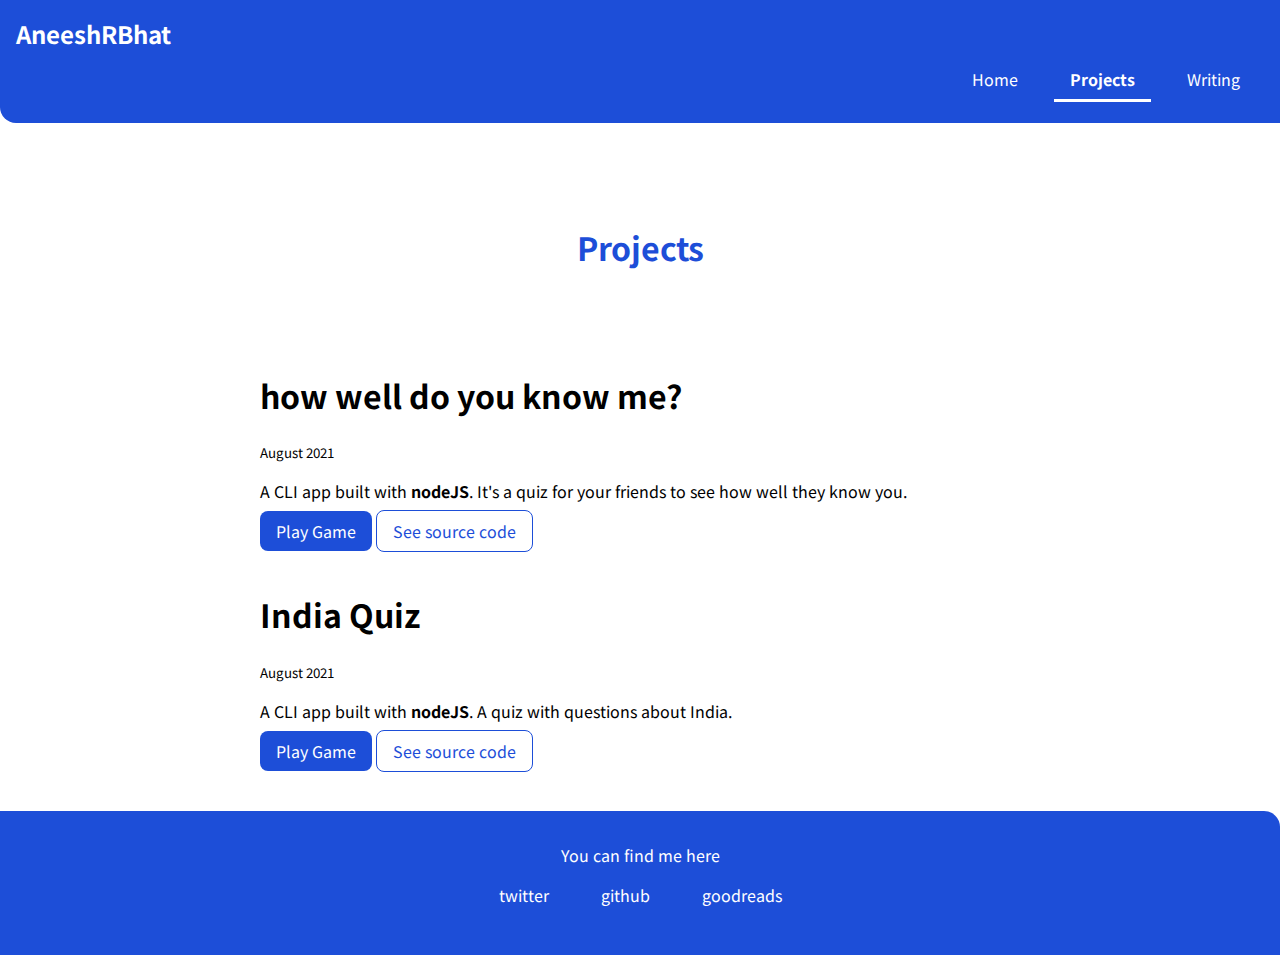
==== project.html @ 74290c90 "added link hrefs for socials" ====
<!DOCTYPE html>
<html lang="en">

<head>
    <meta charset="UTF-8">
    <meta http-equiv="X-UA-Compatible" content="IE=edge">
    <meta name="viewport" content="width=device-width, initial-scale=1.0">
    <link rel="stylesheet" type="text/css" href="/css/style.css">
    <title>Projects | AneeshRBhat</title>
</head>

<body>
    <nav class="navigation container">
        <div class="nav-header">AneeshRBhat</div>
        <ul class="list-non-bullet nav-pills">
            <li class="list-item-inline">
                <a class="link" href="index.html">Home</a>
            </li>
            <li class="list-item-inline">
                <a class="link link-active" href="project.html">Projects</a>
            </li>
            <li class="list-item-inline">
                <a class="link" href="writing.html">Writing</a>
            </li>
        </ul>
    </nav>
    <header class="hero">
        <h1 class="hero-heading heading-colored">Projects</h1>
    </header>

    <ul class="list-non-bullet">
        <li>
            <div class="container container-center margin-md">
                <h1>how well do you know me?</h1>
                <small>August 2021</small>
                <p>A CLI app built with <strong>nodeJS</strong>. It's a quiz for your friends to see how well they know
                    you.</p>
                <a class="link link-primary" href="/">Play Game</a>
                <a class="link link-secondary" href="/">See source code</a>
            </div>
        </li>

        <li>
            <div class="container container-center margin-md">
                <h1>India Quiz</h1>
                <small>August 2021</small>
                <p>A CLI app built with <strong>nodeJS</strong>. A quiz with questions about India.</p>
                <a class="link link-primary" href="/">Play Game</a>
                <a class="link link-secondary" href="/">See source code</a>
            </div>            
        </li>
    </ul>
    <footer class="footer">
        <div class="footer-header">You can find me here</div>
        <ul class="social-links list-non-bullet">
            <li class="list-item-inline">
                <a class="link" href="https://twitter.com/AneeshRBhat24">twitter</a>
            </li>
            <li class="list-item-inline">
                <a class="link" href="https://github.com/AneeshRBhat">github</a>
            </li>
            <li class="list-item-inline">
                <a class="link" href="https://www.goodreads.com/user/show/101431782-aneesh">goodreads</a>
            </li>
        </ul>
    </footer>
</body>

</html>
---- css/style.css ----
/* @import url('https://fonts.googleapis.com/css2?family=Montserrat:wght@400;700&display=swap');

body {
    font-family: 'Montserrat', sans-serif;
} */

@import url('https://fonts.googleapis.com/css2?family=Noto+Sans+JP:wght@400;700&display=swap');

/*root variable*/
:root {
    --primary-color: #1D4ED8;
    --dark-grey: #6B7280;
    --off-white: #F3F4F6;
    --story-link: #A43423;
}

body {
    font-family: 'Noto Sans JP', sans-serif;
    margin: 0px;
}

hr {
    margin: 2rem 0rem;
}

/*container*/
.container {
    padding-left: 1rem;
    padding-right: 1rem;
}

.container-center {
    max-width: 800px;
    margin: auto;
}

/* spaces */
.margin-md {
    margin: 3rem auto;

}
/*links*/
.link {
    padding: 0.5rem 1rem;
    border-radius: 0.5rem;
    text-decoration: none;
}

.link-primary {
    background-color: var(--primary-color);
    color: white;
}

.link-secondary {
    border: 1px solid var(--primary-color);
    color: var(--primary-color);
}

.link-intext {
    color: var(--primary-color);
}

/* .link-story:hover {
    color: var(--story-link);
} */

.list-non-bullet {
    list-style: none;
}

.list-item-inline {
    display: inline;
    padding: 0rem 0.5rem;
}




/* navigation */
.navigation .link {
    color: white;
    border-radius: 0px;
}

.navigation {
    background-color: var(--primary-color);
    padding: 1rem;
    border-bottom-left-radius: 1rem;
}

.nav-header {
    color: white;
    font-weight: bold;
    font-size: 1.5rem;
}

.navigation .nav-pills {
    text-align: right;
}

.navigation .link-active {
    font-weight: bold;
    border-bottom: 3px solid white;
}


/* header */
.hero {
    padding: 2rem;
    padding-top: 5rem;
}

.hero .hero-img {
    max-width: 400px;
    display: block;
    margin: auto;
}

.hero .hero-heading {
    font-size: 2rem;
    color: var(--dark-grey);
    text-align: center;
}

.hero-heading .heading-inverted, .hero .heading-colored {
    color: var(--primary-color);
}


/* section */
.section {
    padding: 2rem;
}

.section h1 {
    text-align: center;
}

.ow {
    background-color: var(--off-white);
}

.footer {
    background-color: var(--primary-color);
    padding: 2rem 1rem;
    text-align: center;
    color: white;
    border-top-right-radius: 1rem;
}

.footer .link {
    color: white;
}

.footer ul {
    padding-inline-start: 0px;
}

.msg-soon {
    color: var(--dark-grey)
}
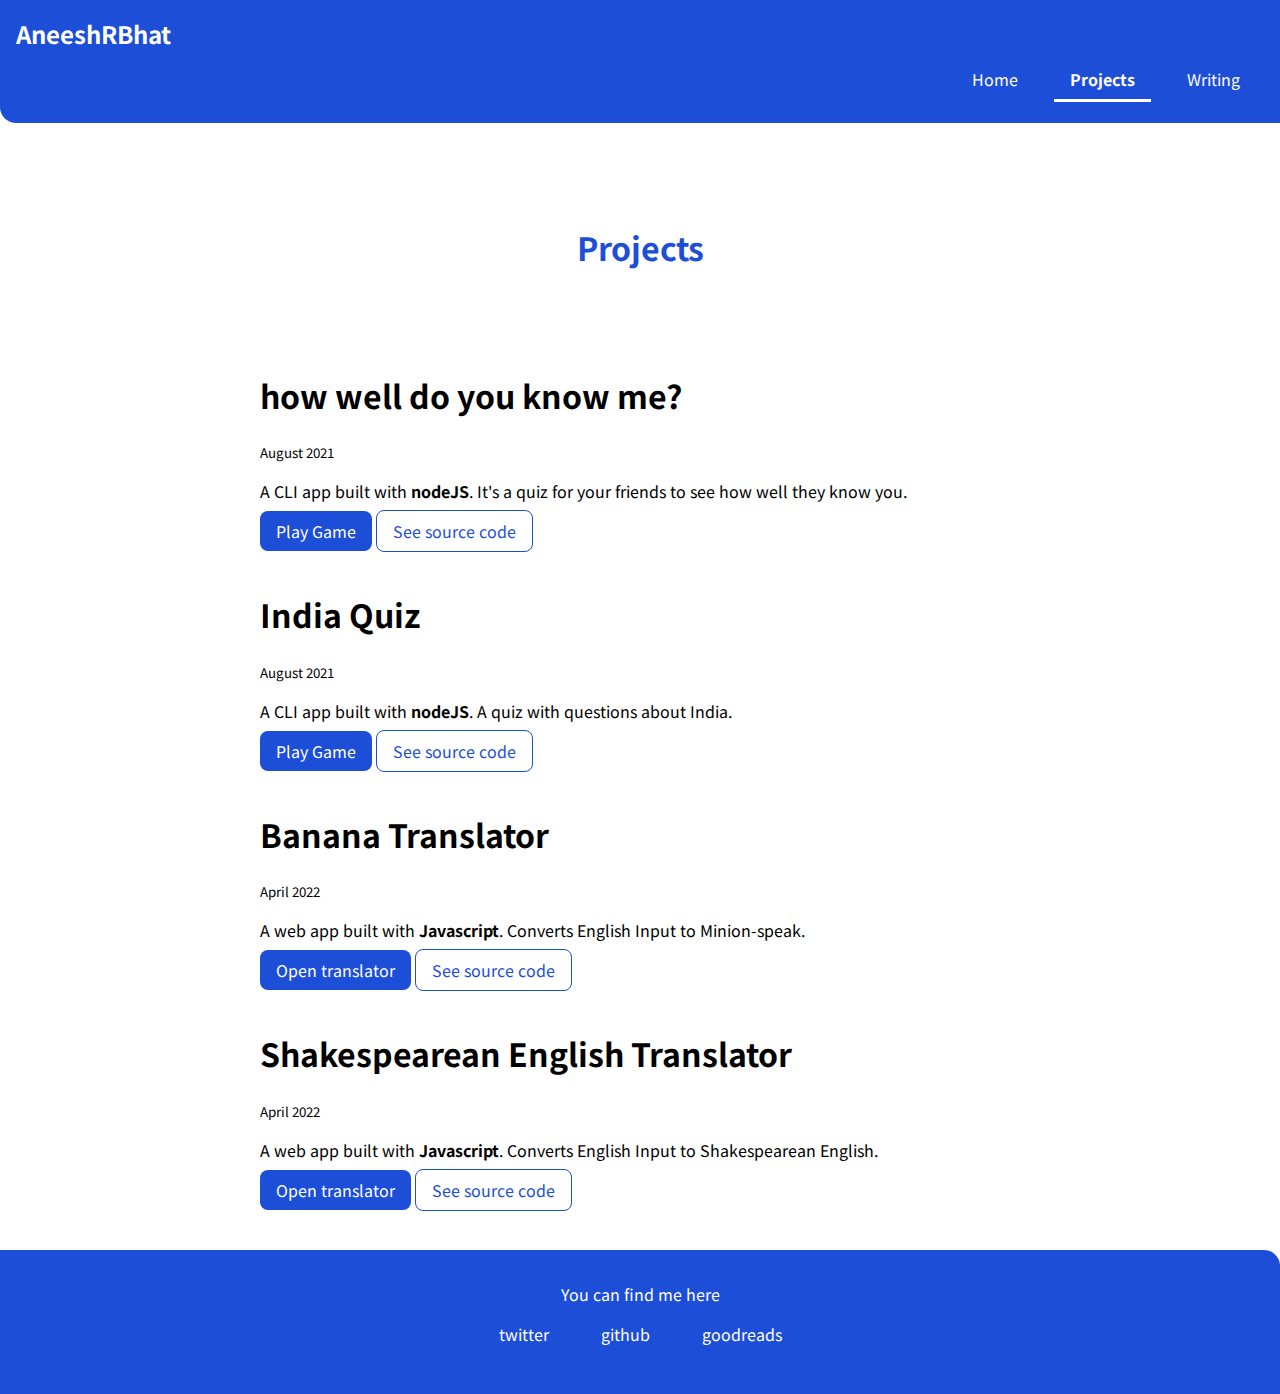
==== commit 1ee0cd87: "feat: added new links" ====
--- a/project.html
+++ b/project.html
@@ -5,7 +5,7 @@
     <meta charset="UTF-8">
     <meta http-equiv="X-UA-Compatible" content="IE=edge">
     <meta name="viewport" content="width=device-width, initial-scale=1.0">
-    <link rel="stylesheet" type="text/css" href="/css/style.css">
+    <link rel="stylesheet" type="text/css" href="css/style.css">
     <title>Projects | AneeshRBhat</title>
 </head>
 
@@ -35,8 +35,8 @@
                 <small>August 2021</small>
                 <p>A CLI app built with <strong>nodeJS</strong>. It's a quiz for your friends to see how well they know
                     you.</p>
-                <a class="link link-primary" href="/">Play Game</a>
-                <a class="link link-secondary" href="/">See source code</a>
+                <a class="link link-primary" href="https://replit.com/@AneeshBhat/Me-quiz?embed=1&output=1#index.js">Play Game</a>
+                <a class="link link-secondary" href="https://github.com/AneeshRBhat/Me-quiz">See source code</a>
             </div>
         </li>
 
@@ -45,10 +45,32 @@
                 <h1>India Quiz</h1>
                 <small>August 2021</small>
                 <p>A CLI app built with <strong>nodeJS</strong>. A quiz with questions about India.</p>
-                <a class="link link-primary" href="/">Play Game</a>
-                <a class="link link-secondary" href="/">See source code</a>
+                <a class="link link-primary" href="https://replit.com/@AneeshBhat/GK-Quiz?embed=1&output=1#index.js">Play Game</a>
+                <a class="link link-secondary" href="https://github.com/AneeshRBhat/GK-Quiz">See source code</a>
             </div>            
         </li>
+
+        <li>
+            <div class="container container-center margin-md">
+                <h1>Banana Translator</h1>
+                <small>April 2022</small>
+                <p>A web app built with <strong>Javascript</strong>. Converts English Input to Minion-speak.</p>
+                <a class="link link-primary" href="bananafy.netlify.app">Open translator</a>
+                <a class="link link-secondary" href="https://github.com/AneeshRBhat/neog-camp-Javascript-bananaSpeak">See source code</a>
+            </div>            
+        </li>
+
+        <li>
+            <div class="container container-center margin-md">
+                <h1>Shakespearean English Translator</h1>
+                <small>April 2022</small>
+                <p>A web app built with <strong>Javascript</strong>. Converts English Input to Shakespearean English.</p>
+                <a class="link link-primary" href="shakespearify.netlify.app">Open translator</a>
+                <a class="link link-secondary" href="https://github.com/AneeshRBhat/javascript-translator-app">See source code</a>
+            </div>            
+        </li>
+
+
     </ul>
     <footer class="footer">
         <div class="footer-header">You can find me here</div>
--- a/css/style.css
+++ b/css/style.css
@@ -111,7 +111,7 @@
 }
 
 .hero .hero-img {
-    max-width: 400px;
+    max-width: 300px;
     display: block;
     margin: auto;
 }
@@ -157,5 +157,9 @@
 }
 
 .msg-soon {
-    color: var(--dark-grey)
+    color: var(--dark-grey);
+    height: 200px;
+    text-align: center;
+    line-height: 200px;
+
 }
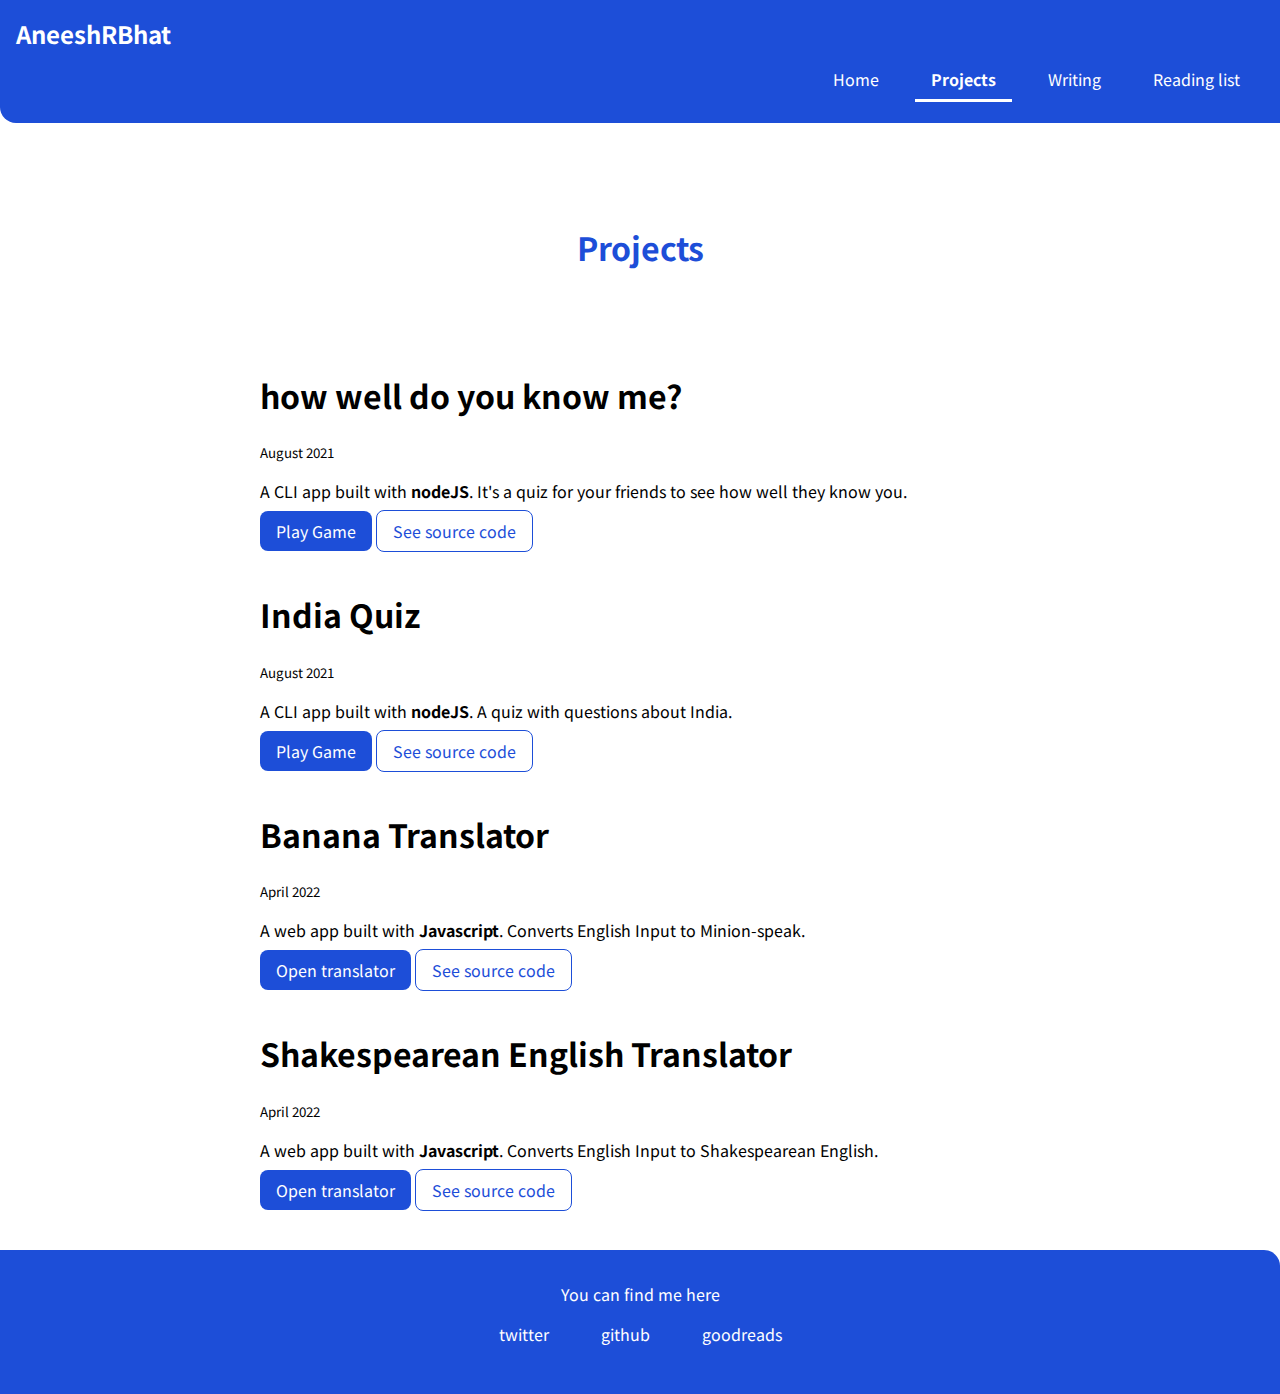
==== commit 9ebb814b: "feat: reading list page" ====
--- a/project.html
+++ b/project.html
@@ -21,6 +21,9 @@
             </li>
             <li class="list-item-inline">
                 <a class="link" href="writing.html">Writing</a>
+            </li>
+            <li class="list-item-inline">
+                <a class="link" href="reading-list.html">Reading list</a>
             </li>
         </ul>
     </nav>
@@ -55,7 +58,7 @@
                 <h1>Banana Translator</h1>
                 <small>April 2022</small>
                 <p>A web app built with <strong>Javascript</strong>. Converts English Input to Minion-speak.</p>
-                <a class="link link-primary" href="bananafy.netlify.app">Open translator</a>
+                <a class="link link-primary" href="https://bananafy.netlify.app/">Open translator</a>
                 <a class="link link-secondary" href="https://github.com/AneeshRBhat/neog-camp-Javascript-bananaSpeak">See source code</a>
             </div>            
         </li>
@@ -65,7 +68,7 @@
                 <h1>Shakespearean English Translator</h1>
                 <small>April 2022</small>
                 <p>A web app built with <strong>Javascript</strong>. Converts English Input to Shakespearean English.</p>
-                <a class="link link-primary" href="shakespearify.netlify.app">Open translator</a>
+                <a class="link link-primary" href="https://shakespearify.netlify.app/">Open translator</a>
                 <a class="link link-secondary" href="https://github.com/AneeshRBhat/javascript-translator-app">See source code</a>
             </div>            
         </li>
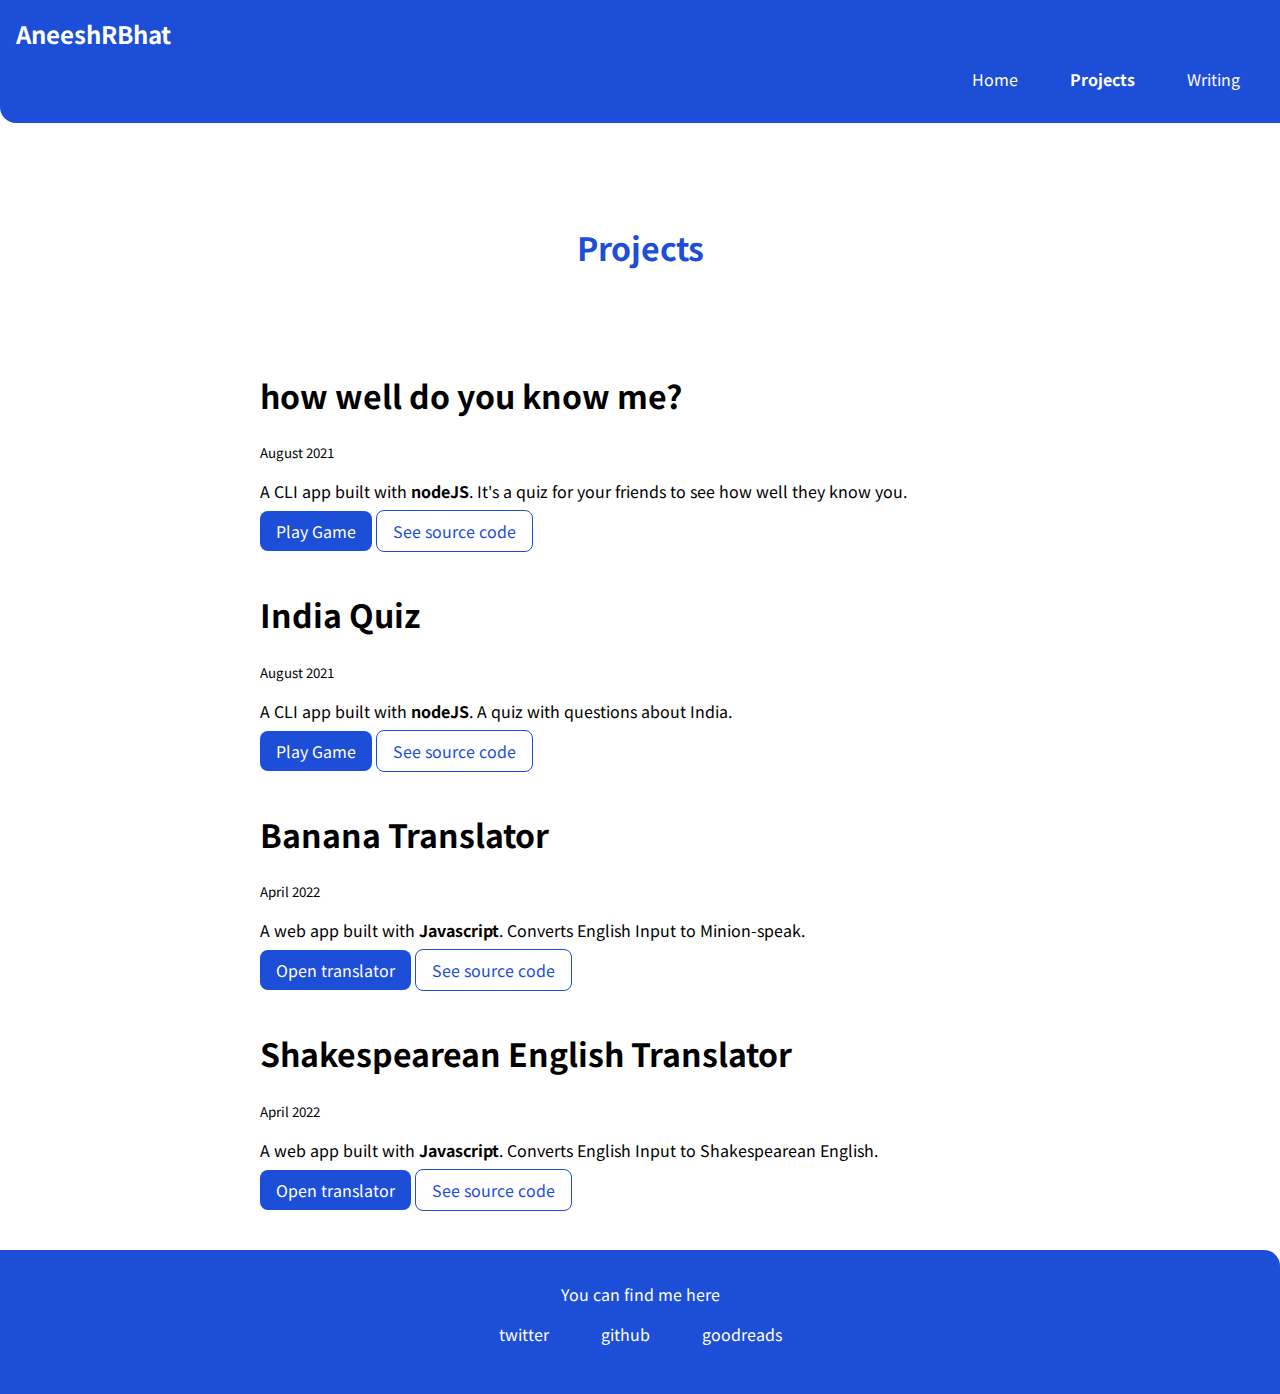
==== commit 9b1ea480: "fix: deleted reading list page" ====
--- a/project.html
+++ b/project.html
@@ -21,9 +21,6 @@
             </li>
             <li class="list-item-inline">
                 <a class="link" href="writing.html">Writing</a>
-            </li>
-            <li class="list-item-inline">
-                <a class="link" href="reading-list.html">Reading list</a>
             </li>
         </ul>
     </nav>
--- a/css/style.css
+++ b/css/style.css
@@ -99,8 +99,7 @@
 }
 
 .navigation .link-active {
-    font-weight: bold;
-    border-bottom: 3px solid white;
+    font-weight: bolder;
 }
 
 
@@ -163,3 +162,93 @@
     line-height: 200px;
 
 }
+
+.blog-headings-link {
+    text-decoration:none;
+    color: var(--primary-color);
+}
+
+
+
+.blog-headings-text {
+    padding-bottom: 0px;
+    margin-bottom: 0px;    
+}
+
+
+
+.blog-date{
+    font-size: small;
+    color: var(--dark-grey);
+}
+
+.blog-page-backlink {
+    color: var(--primary-color);
+    text-decoration: none;
+    padding: 1rem;
+    margin: 1vh;
+    display: inline-block;
+}
+
+.blog-page-body {
+    width: 90%;
+    margin: auto;
+    padding: 0px;
+    /* border: 1px solid blue; */
+}
+
+.blog-page-heading {
+    text-align: center;
+    
+}
+
+figure {
+    /* border: 1px solid red; */
+    margin: auto 0px;
+}
+
+#plunge-hero {
+    /* border: 1px solid green; */
+    width: 100%;
+    display: block;
+    margin: auto;
+}
+
+.blog-page-footer {
+    padding: 1rem;
+    color: var(--dark-grey);
+    opacity: 75%;
+    text-align: right;
+    margin: 1rem;
+}
+
+.blog-page-content {
+    padding: 1rem;
+}
+
+figure figcaption, figure a {
+    font-size: small;
+    color: var(--dark-grey);
+    opacity: 80%;
+    text-align: right;
+}
+
+.checkbtn {
+    font-size: 30px;
+    color: white;
+    float: right;
+    line-height: normal;
+    margin-right: 1rem;
+    cursor: pointer;
+    display: none;
+}
+
+#check {
+    display: none;
+}
+
+@media (max-width: 952px) {
+    .navigation .link {
+        padding: 0.5rem 0.5rem;
+    }
+}
